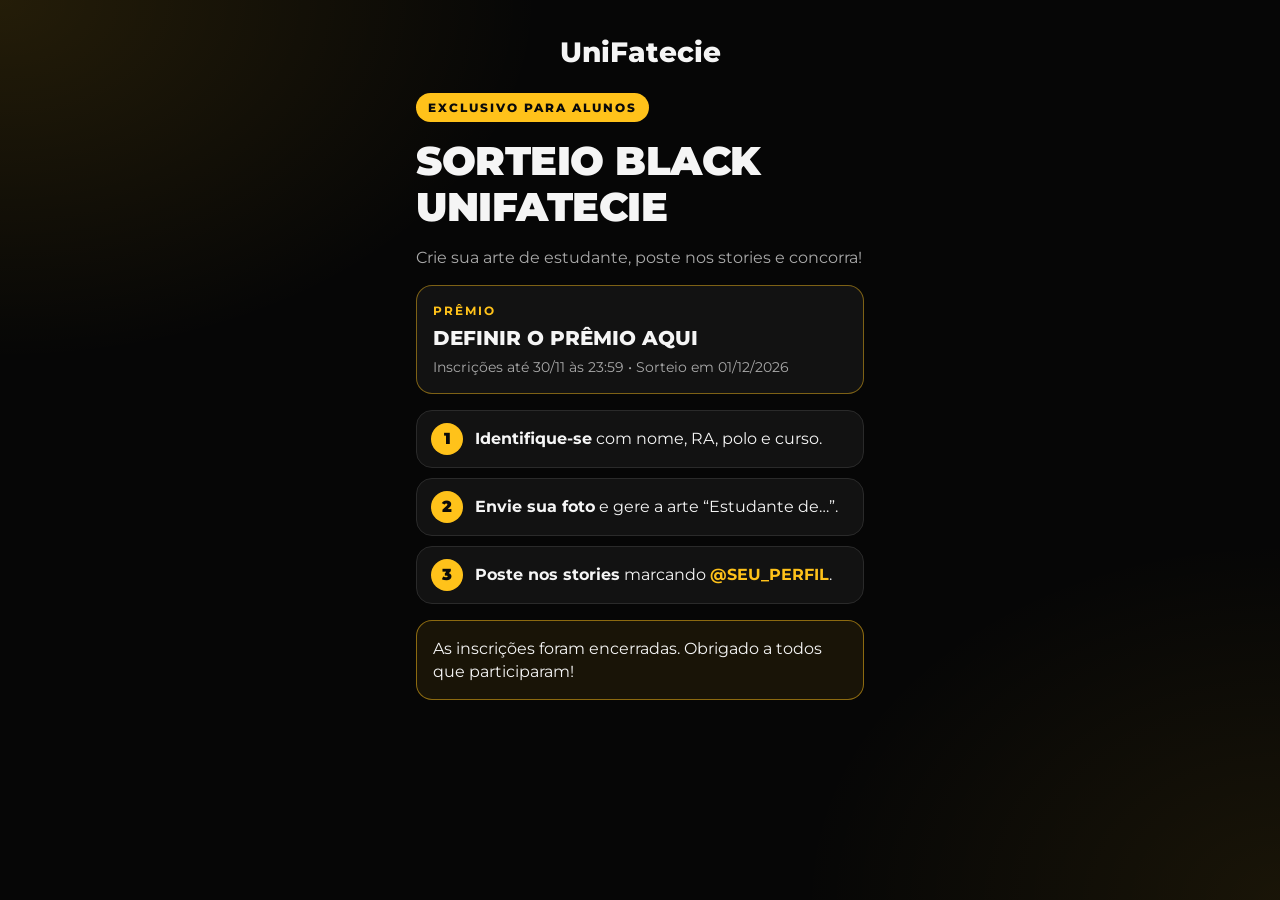
==== index.html @ cf5400cd "Site do Sorteio Black: inscrição, gerador de arte e painel de sorteio - Site do aluno (index.html): " ====
<!doctype html>
<html lang="pt-BR">
<head>
  <meta charset="utf-8">
  <meta name="viewport" content="width=device-width, initial-scale=1, viewport-fit=cover">
  <title>Sorteio Black UniFatecie</title>
  <meta name="description" content="Crie sua arte de estudante, poste nos stories e concorra no Sorteio Black UniFatecie.">
  <meta name="theme-color" content="#060606">
  <link rel="preconnect" href="https://fonts.googleapis.com">
  <link rel="preconnect" href="https://fonts.gstatic.com" crossorigin>
  <link href="https://fonts.googleapis.com/css2?family=Montserrat:wght@500;600;700;800;900&display=swap" rel="stylesheet">
  <link rel="stylesheet" href="css/style.css">
</head>
<body>
  <div id="aviso-app" class="aviso-app" hidden>
    Você abriu pelo navegador do Instagram. Se tiver dificuldade para salvar a arte, toque em
    <strong>⋯</strong> e escolha <strong>“Abrir no navegador”</strong>.
  </div>

  <main class="container">

    <!-- ===================== INÍCIO ===================== -->
    <section id="tela-inicio" class="tela ativa">
      <img class="logo-topo" src="assets/logo.png" alt="UniFatecie" onerror="this.replaceWith(Object.assign(document.createElement('p'),{className:'logo-texto',textContent:'UniFatecie'}))">
      <p class="selo">Exclusivo para alunos</p>
      <h1 id="titulo-campanha">Sorteio Black UniFatecie</h1>
      <p id="subtitulo-campanha" class="sub"></p>

      <div class="cartao premio">
        <span class="premio-rotulo">Prêmio</span>
        <strong id="premio"></strong>
        <span id="info-datas" class="premio-datas"></span>
      </div>

      <ol class="passos">
        <li><span>1</span><div><strong>Identifique-se</strong> com nome, RA, polo e curso.</div></li>
        <li><span>2</span><div><strong>Envie sua foto</strong> e gere a arte “Estudante de…”.</div></li>
        <li><span>3</span><div><strong>Poste nos stories</strong> marcando <b class="perfil"></b>.</div></li>
      </ol>

      <div id="bloco-cta">
        <button id="btn-participar" class="btn btn-primario">Quero participar</button>
        <button class="btn btn-link" data-abrir-regulamento>Ler o regulamento</button>
      </div>
      <div id="bloco-encerrado" class="cartao alerta" hidden>
        As inscrições foram encerradas. Obrigado a todos que participaram!
      </div>
    </section>

    <!-- ===================== DADOS ===================== -->
    <section id="tela-dados" class="tela">
      <button class="voltar" data-ir="tela-inicio">‹ Voltar</button>
      <p class="etapa">Etapa 1 de 2</p>
      <h2>Seus dados</h2>

      <form id="form-dados" novalidate>
        <label class="campo">
          <span>Nome completo</span>
          <input id="nome" name="nome" type="text" autocomplete="name" maxlength="120" required>
          <small class="erro" data-erro="nome"></small>
        </label>

        <label class="campo">
          <span>RA</span>
          <input id="ra" name="ra" type="text" inputmode="numeric" autocomplete="off" maxlength="20" required>
          <small class="erro" data-erro="ra"></small>
        </label>

        <fieldset class="campo">
          <legend>Polo</legend>
          <div id="opcoes-polo" class="opcoes"></div>
          <small class="erro" data-erro="polo"></small>
        </fieldset>

        <label class="campo">
          <span>Curso</span>
          <select id="curso" name="curso" required></select>
          <small class="erro" data-erro="curso"></small>
        </label>

        <label class="campo" id="campo-outro-curso" hidden>
          <span>Qual curso?</span>
          <input id="outro-curso" name="outroCurso" type="text" maxlength="80">
          <small class="erro" data-erro="outroCurso"></small>
        </label>

        <label class="campo">
          <span>Seu @ no Instagram</span>
          <div class="com-prefixo">
            <b>@</b>
            <input id="instagram" name="instagram" type="text" autocomplete="off" autocapitalize="none" spellcheck="false" maxlength="60" required>
          </div>
          <small class="dica">Usamos para conferir a sua postagem.</small>
          <small class="erro" data-erro="instagram"></small>
        </label>

        <label class="aceite">
          <input id="aceite" type="checkbox" required>
          <span>Li e aceito o <button type="button" class="link-inline" data-abrir-regulamento>regulamento</button> e autorizo o uso dos meus dados exclusivamente para este sorteio.</span>
        </label>
        <small class="erro" data-erro="aceite"></small>

        <button type="submit" class="btn btn-primario">Continuar</button>
      </form>
    </section>

    <!-- ===================== FOTO ===================== -->
    <section id="tela-foto" class="tela">
      <button class="voltar" data-ir="tela-dados">‹ Voltar</button>
      <p class="etapa">Etapa 2 de 2</p>
      <h2>Sua foto</h2>
      <p class="sub">Arraste para posicionar e use o controle (ou dois dedos) para dar zoom.</p>

      <div class="moldura-preview">
        <canvas id="canvas-arte" width="1080" height="1920" aria-label="Pré-visualização da arte"></canvas>
      </div>

      <input id="input-foto" type="file" accept="image/*" hidden>

      <div class="controles" id="controles-foto" hidden>
        <label class="zoom">
          <span aria-hidden="true">−</span>
          <input id="zoom" type="range" min="1" max="4" step="0.01" value="1" aria-label="Zoom da foto">
          <span aria-hidden="true">+</span>
        </label>
        <div class="linha-botoes">
          <button type="button" class="btn btn-secundario" id="btn-trocar">Trocar foto</button>
          <button type="button" class="btn btn-secundario" id="btn-girar">Girar</button>
        </div>
      </div>

      <button type="button" class="btn btn-secundario" id="btn-escolher">Escolher foto</button>
      <button type="button" class="btn btn-primario" id="btn-gerar" disabled>Gerar minha arte</button>
      <small class="erro centro" id="erro-foto"></small>
    </section>

    <!-- ===================== FINAL ===================== -->
    <section id="tela-final" class="tela">
      <div id="final-carregando" class="carregando">
        <div class="spinner"></div>
        <p>Registrando sua participação…</p>
      </div>

      <div id="final-erro" class="cartao alerta" hidden>
        <p id="final-erro-msg">Não foi possível registrar sua participação.</p>
        <button type="button" class="btn btn-primario" id="btn-tentar">Tentar novamente</button>
        <button type="button" class="btn btn-link" data-ir="tela-foto">Voltar</button>
      </div>

      <div id="final-ok" hidden>
        <h2 id="final-titulo">Pronto!</h2>
        <p id="final-msg" class="sub"></p>
        <div id="numero-sorte" class="numero-sorte" hidden>
          <span>Seu número da sorte</span>
          <strong id="numero"></strong>
        </div>
        <p id="aviso-demo" class="cartao alerta" hidden>
          Modo de teste: o site ainda não está ligado à planilha, então esta inscrição não foi salva.
        </p>

        <img id="img-final" class="img-final" alt="Sua arte para os stories">
        <small class="dica centro">Se os botões não funcionarem, pressione e segure a imagem para salvar.</small>

        <button type="button" class="btn btn-primario" id="btn-compartilhar" hidden>Compartilhar nos stories</button>
        <button type="button" class="btn btn-secundario" id="btn-baixar">Baixar imagem</button>

        <div class="cartao checklist">
          <h3>Agora falta pouco</h3>
          <ol>
            <li>Publique a arte nos seus <strong>stories</strong>.</li>
            <li>Adicione o sticker <strong>“@ MENÇÃO”</strong> e marque <b class="perfil"></b>.
              <button type="button" class="btn-copiar" id="btn-copiar">Copiar @</button></li>
            <li>Deixe o story no ar por <strong>24 horas</strong>.</li>
          </ol>
          <p class="pequeno">Sem a marcação do perfil, a participação não é válida.</p>
        </div>

        <button type="button" class="btn btn-link" data-ir="tela-foto">Editar a arte</button>
      </div>
    </section>
  </main>

  <dialog id="dlg-regulamento" class="dialogo">
    <h3>Regulamento</h3>
    <ol id="lista-regulamento"></ol>
    <form method="dialog"><button class="btn btn-primario">Entendi</button></form>
  </dialog>

  <script src="js/config.js"></script>
  <script src="js/arte.js"></script>
  <script src="js/app.js"></script>
</body>
</html>
---- css/style.css ----
:root {
  --fundo: #060606;
  --cartao: #121212;
  --cartao-2: #1b1b1b;
  --borda: #2a2a2a;
  --texto: #f5f5f5;
  --texto-2: #a9a9a9;
  --destaque: #ffc21a;
  --destaque-2: #ffd75e;
  --erro: #ff6b6b;
  --raio: 16px;
}

* { box-sizing: border-box; }

html, body { margin: 0; }

html { background: var(--fundo); }

body {
  background:
    radial-gradient(900px 600px at 0% 0%, rgba(255, 194, 26, 0.12), transparent 60%),
    radial-gradient(800px 600px at 100% 100%, rgba(255, 194, 26, 0.08), transparent 60%),
    var(--fundo);
  color: var(--texto);
  font-family: Montserrat, 'Segoe UI', Arial, sans-serif;
  font-size: 16px;
  line-height: 1.45;
  min-height: 100vh;
  -webkit-font-smoothing: antialiased;
}

.container {
  max-width: 480px;
  margin: 0 auto;
  padding: 24px 16px calc(40px + env(safe-area-inset-bottom));
}

.tela { display: none; flex-direction: column; gap: 16px; }
.tela.ativa { display: flex; animation: entrar 0.25s ease-out; }
@keyframes entrar { from { opacity: 0; transform: translateY(8px); } to { opacity: 1; transform: none; } }

[hidden] { display: none !important; }

h1, h2, h3 { margin: 0; line-height: 1.15; }
h1 { font-size: clamp(30px, 8.5vw, 40px); font-weight: 900; text-transform: uppercase; letter-spacing: -0.5px; }
h2 { font-size: 28px; font-weight: 800; }
h3 { font-size: 18px; font-weight: 800; }
p { margin: 0; }

.sub { color: var(--texto-2); }
.centro { text-align: center; }
.pequeno { font-size: 13px; color: var(--texto-2); }

.logo-topo { max-width: 200px; max-height: 70px; object-fit: contain; align-self: center; margin: 8px 0 4px; }
.logo-texto { align-self: center; font-weight: 800; font-size: 28px; margin: 8px 0 4px; }

.selo {
  align-self: flex-start;
  background: var(--destaque);
  color: #0a0a0a;
  font-weight: 800;
  font-size: 12px;
  letter-spacing: 2px;
  text-transform: uppercase;
  padding: 6px 12px;
  border-radius: 999px;
}

.cartao {
  background: var(--cartao);
  border: 1px solid var(--borda);
  border-radius: var(--raio);
  padding: 16px;
}

.premio { display: flex; flex-direction: column; gap: 4px; border-color: rgba(255, 194, 26, 0.45); }
.premio-rotulo { font-size: 12px; font-weight: 700; letter-spacing: 2px; text-transform: uppercase; color: var(--destaque); }
.premio strong { font-size: 20px; font-weight: 800; }
.premio-datas { font-size: 14px; color: var(--texto-2); }

.alerta { border-color: rgba(255, 194, 26, 0.5); background: rgba(255, 194, 26, 0.08); display: flex; flex-direction: column; gap: 12px; }

.passos { list-style: none; margin: 0; padding: 0; display: flex; flex-direction: column; gap: 10px; }
.passos li { display: flex; gap: 12px; align-items: center; background: var(--cartao); border: 1px solid var(--borda); border-radius: var(--raio); padding: 12px 14px; }
.passos span {
  flex: none; width: 32px; height: 32px; border-radius: 50%;
  display: grid; place-items: center;
  background: var(--destaque); color: #0a0a0a; font-weight: 900;
}
.perfil { color: var(--destaque); font-weight: 700; overflow-wrap: anywhere; }

/* Botões */
.btn {
  appearance: none; border: 0; cursor: pointer;
  font: inherit; font-weight: 800; font-size: 16px;
  width: 100%; min-height: 54px; padding: 14px 18px;
  border-radius: 14px;
  transition: transform 0.08s ease, opacity 0.2s ease, background 0.2s ease;
}
.btn:active { transform: scale(0.98); }
.btn:disabled { opacity: 0.4; cursor: not-allowed; }
.btn-primario { background: linear-gradient(135deg, var(--destaque-2), var(--destaque)); color: #0a0a0a; box-shadow: 0 8px 24px rgba(255, 194, 26, 0.25); }
.btn-secundario { background: var(--cartao-2); color: var(--texto); border: 1px solid var(--borda); }
.btn-link { background: none; color: var(--texto-2); min-height: 44px; font-weight: 600; text-decoration: underline; text-underline-offset: 3px; }
#bloco-cta { display: flex; flex-direction: column; gap: 4px; margin-top: 4px; }

.voltar {
  align-self: flex-start; background: none; border: 0; color: var(--texto-2);
  font: inherit; font-weight: 600; padding: 4px 0; cursor: pointer;
}
.etapa { color: var(--destaque); font-weight: 700; font-size: 13px; letter-spacing: 1.5px; text-transform: uppercase; margin-bottom: -10px; }

/* Formulário */
form { display: flex; flex-direction: column; gap: 16px; }
.campo { display: flex; flex-direction: column; gap: 6px; border: 0; margin: 0; padding: 0; min-width: 0; }
.campo > span, .campo legend { font-weight: 700; font-size: 14px; padding: 0; }
input[type="text"], select {
  width: 100%; min-height: 52px;
  background: var(--cartao); color: var(--texto);
  border: 1px solid var(--borda); border-radius: 12px;
  padding: 12px 14px; font: inherit; font-size: 16px;
  outline: none;
}
select { appearance: none; background-image: linear-gradient(45deg, transparent 50%, var(--texto-2) 50%), linear-gradient(135deg, var(--texto-2) 50%, transparent 50%); background-position: calc(100% - 20px) 50%, calc(100% - 14px) 50%; background-size: 6px 6px; background-repeat: no-repeat; padding-right: 40px; }
input[type="text"]:focus, select:focus { border-color: var(--destaque); box-shadow: 0 0 0 3px rgba(255, 194, 26, 0.2); }
.com-prefixo { display: flex; align-items: stretch; }
.com-prefixo b { display: grid; place-items: center; padding: 0 14px; background: var(--cartao-2); border: 1px solid var(--borda); border-right: 0; border-radius: 12px 0 0 12px; color: var(--destaque); }
.com-prefixo input { border-radius: 0 12px 12px 0 !important; }
.dica { color: var(--texto-2); font-size: 13px; }
.erro { color: var(--erro); font-size: 13px; font-weight: 600; min-height: 0; }
.erro:empty { display: none; }

.opcoes { display: grid; grid-template-columns: 1fr 1fr; gap: 10px; }
.opcao { position: relative; }
.opcao input { position: absolute; opacity: 0; pointer-events: none; }
.opcao span {
  display: flex; align-items: center; justify-content: center; text-align: center;
  min-height: 56px; padding: 10px; border-radius: 12px;
  background: var(--cartao); border: 1px solid var(--borda);
  font-weight: 700; font-size: 14px; cursor: pointer;
}
.opcao input:checked + span { border-color: var(--destaque); background: rgba(255, 194, 26, 0.12); color: var(--destaque-2); }
.opcao input:focus-visible + span { box-shadow: 0 0 0 3px rgba(255, 194, 26, 0.3); }

.aceite { display: flex; gap: 12px; align-items: flex-start; font-size: 14px; color: var(--texto-2); cursor: pointer; }
.aceite input { width: 22px; height: 22px; margin: 0; flex: none; accent-color: var(--destaque); }
.link-inline { background: none; border: 0; padding: 0; font: inherit; color: var(--destaque); text-decoration: underline; cursor: pointer; }

/* Editor da foto */
.moldura-preview {
  align-self: center;
  width: min(100%, calc(62vh * 9 / 16));
  aspect-ratio: 9 / 16;
  border-radius: 18px;
  overflow: hidden;
  border: 1px solid var(--borda);
  box-shadow: 0 20px 60px rgba(0, 0, 0, 0.6);
  background: #111;
}
#canvas-arte { display: block; width: 100%; height: 100%; touch-action: none; cursor: grab; }
#canvas-arte:active { cursor: grabbing; }

.controles { display: flex; flex-direction: column; gap: 12px; }
.zoom { display: flex; align-items: center; gap: 12px; font-weight: 800; color: var(--texto-2); font-size: 20px; }
.zoom input { flex: 1; accent-color: var(--destaque); height: 28px; }
.linha-botoes { display: grid; grid-template-columns: 1fr 1fr; gap: 10px; }

/* Final */
.carregando { display: flex; flex-direction: column; align-items: center; gap: 16px; padding: 80px 0; color: var(--texto-2); }
.spinner { width: 44px; height: 44px; border-radius: 50%; border: 4px solid var(--borda); border-top-color: var(--destaque); animation: girar 0.8s linear infinite; }
@keyframes girar { to { transform: rotate(360deg); } }

#final-ok { display: flex; flex-direction: column; gap: 14px; }
.numero-sorte {
  display: flex; flex-direction: column; align-items: center; gap: 2px;
  padding: 14px; border-radius: var(--raio);
  background: linear-gradient(135deg, rgba(255, 215, 94, 0.18), rgba(255, 194, 26, 0.06));
  border: 1px solid rgba(255, 194, 26, 0.5);
}
.numero-sorte span { font-size: 12px; font-weight: 700; letter-spacing: 2px; text-transform: uppercase; color: var(--destaque); }
.numero-sorte strong { font-size: 44px; font-weight: 900; letter-spacing: 4px; }
.img-final {
  align-self: center;
  width: min(100%, calc(60vh * 9 / 16));
  border-radius: 18px;
  border: 1px solid var(--borda);
  box-shadow: 0 20px 60px rgba(0, 0, 0, 0.6);
  -webkit-touch-callout: default;
}
.checklist ol { margin: 10px 0 8px; padding-left: 20px; display: flex; flex-direction: column; gap: 8px; }
.btn-copiar {
  margin-left: 6px; background: var(--cartao-2); color: var(--texto); border: 1px solid var(--borda);
  border-radius: 999px; padding: 3px 10px; font: inherit; font-size: 12px; font-weight: 700; cursor: pointer;
}

/* Aviso de navegador do Instagram */
.aviso-app {
  background: var(--destaque); color: #0a0a0a;
  font-size: 13px; padding: 10px 16px; text-align: center;
}

/* Diálogo */
.dialogo {
  background: var(--cartao); color: var(--texto);
  border: 1px solid var(--borda); border-radius: var(--raio);
  width: min(440px, calc(100vw - 32px)); max-height: 85vh; padding: 20px;
}
.dialogo::backdrop { background: rgba(0, 0, 0, 0.7); }
.dialogo ol { padding-left: 20px; color: var(--texto-2); display: flex; flex-direction: column; gap: 8px; font-size: 14px; }
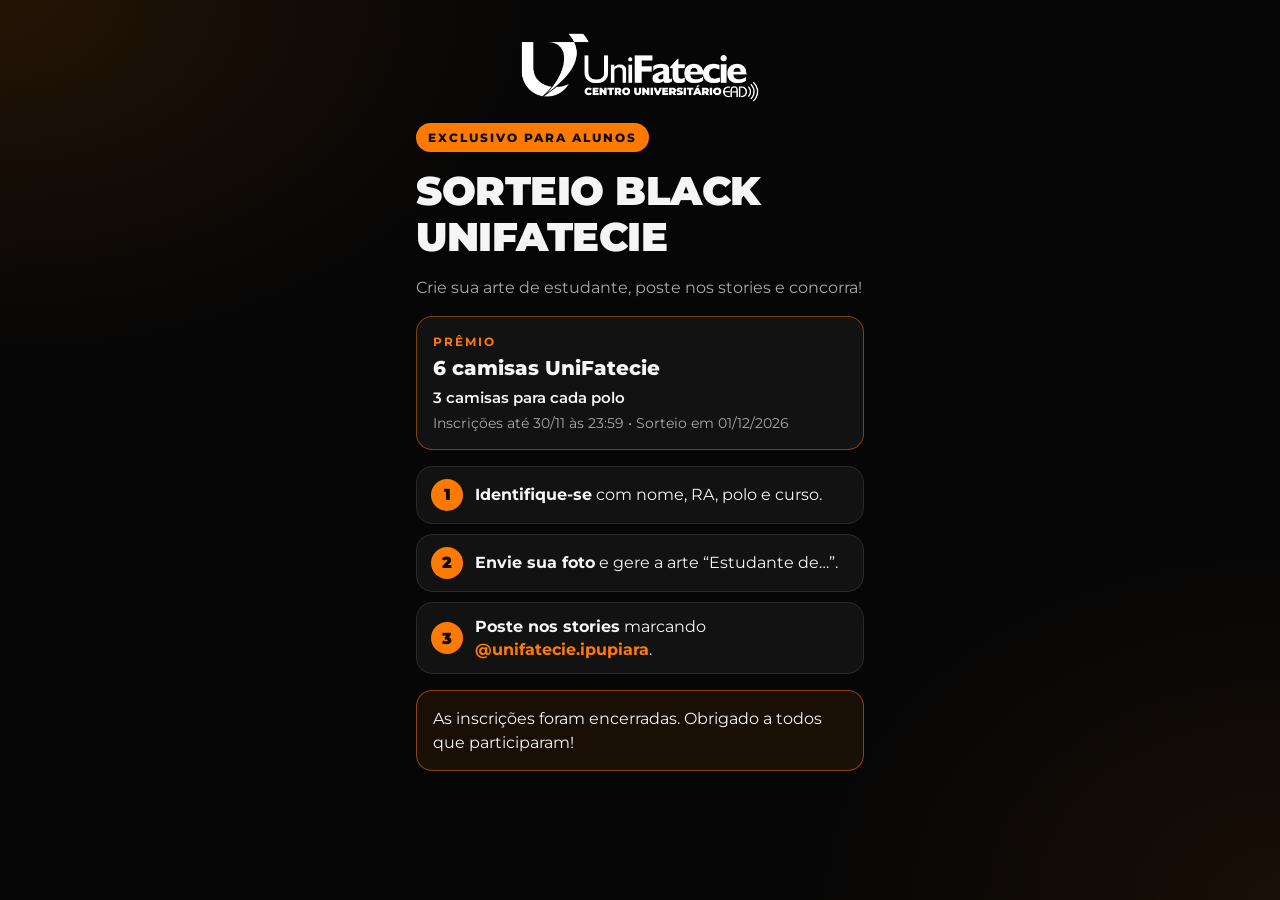
==== commit cf0ceadf: "Configura dados reais: logo, @, polos, prêmio e cor laranja - Logo oficial UniFatecie (branco) em as" ====
--- a/index.html
+++ b/index.html
@@ -27,8 +27,10 @@
       <p id="subtitulo-campanha" class="sub"></p>
 
       <div class="cartao premio">
+        <img id="img-premio" class="img-premio" alt="Prêmio do sorteio" hidden>
         <span class="premio-rotulo">Prêmio</span>
         <strong id="premio"></strong>
+        <span id="premio-detalhe" class="premio-detalhe"></span>
         <span id="info-datas" class="premio-datas"></span>
       </div>
 
--- a/css/style.css
+++ b/css/style.css
@@ -5,8 +5,8 @@
   --borda: #2a2a2a;
   --texto: #f5f5f5;
   --texto-2: #a9a9a9;
-  --destaque: #ffc21a;
-  --destaque-2: #ffd75e;
+  --destaque: #ff7a00;
+  --destaque-2: #ffa040;
   --erro: #ff6b6b;
   --raio: 16px;
 }
@@ -19,8 +19,8 @@
 
 body {
   background:
-    radial-gradient(900px 600px at 0% 0%, rgba(255, 194, 26, 0.12), transparent 60%),
-    radial-gradient(800px 600px at 100% 100%, rgba(255, 194, 26, 0.08), transparent 60%),
+    radial-gradient(900px 600px at 0% 0%, rgba(255, 122, 0, 0.12), transparent 60%),
+    radial-gradient(800px 600px at 100% 100%, rgba(255, 122, 0, 0.08), transparent 60%),
     var(--fundo);
   color: var(--texto);
   font-family: Montserrat, 'Segoe UI', Arial, sans-serif;
@@ -52,7 +52,7 @@
 .centro { text-align: center; }
 .pequeno { font-size: 13px; color: var(--texto-2); }
 
-.logo-topo { max-width: 200px; max-height: 70px; object-fit: contain; align-self: center; margin: 8px 0 4px; }
+.logo-topo { max-width: 240px; max-height: 72px; object-fit: contain; align-self: center; margin: 8px 0 4px; }
 .logo-texto { align-self: center; font-weight: 800; font-size: 28px; margin: 8px 0 4px; }
 
 .selo {
@@ -74,12 +74,14 @@
   padding: 16px;
 }
 
-.premio { display: flex; flex-direction: column; gap: 4px; border-color: rgba(255, 194, 26, 0.45); }
+.premio { display: flex; flex-direction: column; gap: 4px; border-color: rgba(255, 122, 0, 0.45); }
 .premio-rotulo { font-size: 12px; font-weight: 700; letter-spacing: 2px; text-transform: uppercase; color: var(--destaque); }
 .premio strong { font-size: 20px; font-weight: 800; }
 .premio-datas { font-size: 14px; color: var(--texto-2); }
-
-.alerta { border-color: rgba(255, 194, 26, 0.5); background: rgba(255, 194, 26, 0.08); display: flex; flex-direction: column; gap: 12px; }
+.premio-detalhe { font-size: 15px; font-weight: 600; }
+.img-premio { width: 100%; border-radius: 12px; margin-bottom: 6px; object-fit: cover; max-height: 320px; background: var(--cartao-2); }
+
+.alerta { border-color: rgba(255, 122, 0, 0.5); background: rgba(255, 122, 0, 0.08); display: flex; flex-direction: column; gap: 12px; }
 
 .passos { list-style: none; margin: 0; padding: 0; display: flex; flex-direction: column; gap: 10px; }
 .passos li { display: flex; gap: 12px; align-items: center; background: var(--cartao); border: 1px solid var(--borda); border-radius: var(--raio); padding: 12px 14px; }
@@ -100,7 +102,7 @@
 }
 .btn:active { transform: scale(0.98); }
 .btn:disabled { opacity: 0.4; cursor: not-allowed; }
-.btn-primario { background: linear-gradient(135deg, var(--destaque-2), var(--destaque)); color: #0a0a0a; box-shadow: 0 8px 24px rgba(255, 194, 26, 0.25); }
+.btn-primario { background: linear-gradient(135deg, var(--destaque-2), var(--destaque)); color: #0a0a0a; box-shadow: 0 8px 24px rgba(255, 122, 0, 0.25); }
 .btn-secundario { background: var(--cartao-2); color: var(--texto); border: 1px solid var(--borda); }
 .btn-link { background: none; color: var(--texto-2); min-height: 44px; font-weight: 600; text-decoration: underline; text-underline-offset: 3px; }
 #bloco-cta { display: flex; flex-direction: column; gap: 4px; margin-top: 4px; }
@@ -123,7 +125,7 @@
   outline: none;
 }
 select { appearance: none; background-image: linear-gradient(45deg, transparent 50%, var(--texto-2) 50%), linear-gradient(135deg, var(--texto-2) 50%, transparent 50%); background-position: calc(100% - 20px) 50%, calc(100% - 14px) 50%; background-size: 6px 6px; background-repeat: no-repeat; padding-right: 40px; }
-input[type="text"]:focus, select:focus { border-color: var(--destaque); box-shadow: 0 0 0 3px rgba(255, 194, 26, 0.2); }
+input[type="text"]:focus, select:focus { border-color: var(--destaque); box-shadow: 0 0 0 3px rgba(255, 122, 0, 0.2); }
 .com-prefixo { display: flex; align-items: stretch; }
 .com-prefixo b { display: grid; place-items: center; padding: 0 14px; background: var(--cartao-2); border: 1px solid var(--borda); border-right: 0; border-radius: 12px 0 0 12px; color: var(--destaque); }
 .com-prefixo input { border-radius: 0 12px 12px 0 !important; }
@@ -140,8 +142,8 @@
   background: var(--cartao); border: 1px solid var(--borda);
   font-weight: 700; font-size: 14px; cursor: pointer;
 }
-.opcao input:checked + span { border-color: var(--destaque); background: rgba(255, 194, 26, 0.12); color: var(--destaque-2); }
-.opcao input:focus-visible + span { box-shadow: 0 0 0 3px rgba(255, 194, 26, 0.3); }
+.opcao input:checked + span { border-color: var(--destaque); background: rgba(255, 122, 0, 0.12); color: var(--destaque-2); }
+.opcao input:focus-visible + span { box-shadow: 0 0 0 3px rgba(255, 122, 0, 0.3); }
 
 .aceite { display: flex; gap: 12px; align-items: flex-start; font-size: 14px; color: var(--texto-2); cursor: pointer; }
 .aceite input { width: 22px; height: 22px; margin: 0; flex: none; accent-color: var(--destaque); }
@@ -175,8 +177,8 @@
 .numero-sorte {
   display: flex; flex-direction: column; align-items: center; gap: 2px;
   padding: 14px; border-radius: var(--raio);
-  background: linear-gradient(135deg, rgba(255, 215, 94, 0.18), rgba(255, 194, 26, 0.06));
-  border: 1px solid rgba(255, 194, 26, 0.5);
+  background: linear-gradient(135deg, rgba(255, 160, 64, 0.18), rgba(255, 122, 0, 0.06));
+  border: 1px solid rgba(255, 122, 0, 0.5);
 }
 .numero-sorte span { font-size: 12px; font-weight: 700; letter-spacing: 2px; text-transform: uppercase; color: var(--destaque); }
 .numero-sorte strong { font-size: 44px; font-weight: 900; letter-spacing: 4px; }
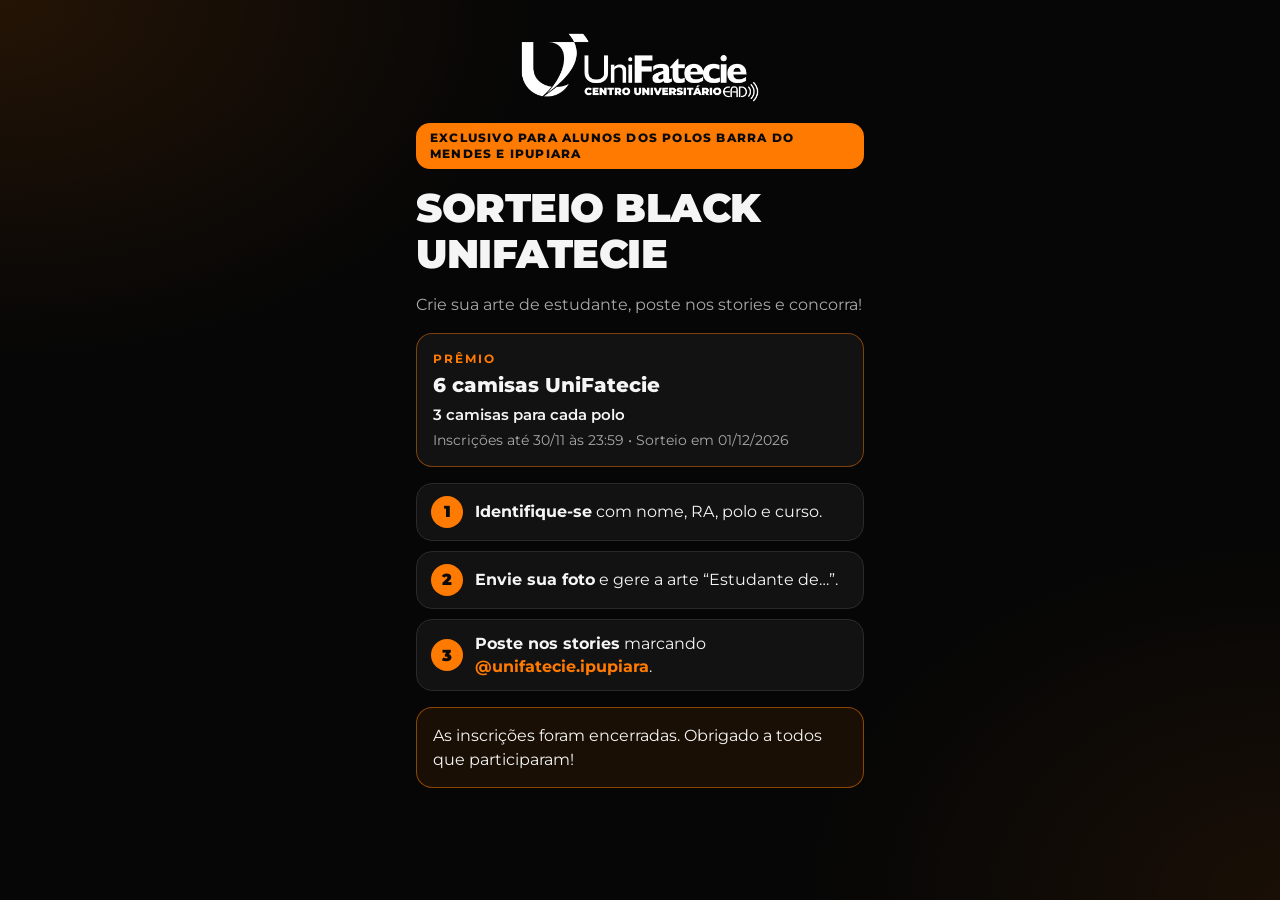
==== commit 1a77c5fa: "Selo da tela inicial: exclusivo para alunos dos polos Barra do Mendes e Ipupiara O texto do selo ago" ====
--- a/index.html
+++ b/index.html
@@ -22,7 +22,7 @@
     <!-- ===================== INÍCIO ===================== -->
     <section id="tela-inicio" class="tela ativa">
       <img class="logo-topo" src="assets/logo.png" alt="UniFatecie" onerror="this.replaceWith(Object.assign(document.createElement('p'),{className:'logo-texto',textContent:'UniFatecie'}))">
-      <p class="selo">Exclusivo para alunos</p>
+      <p class="selo" id="selo">Exclusivo para alunos dos polos Barra do Mendes e Ipupiara</p>
       <h1 id="titulo-campanha">Sorteio Black UniFatecie</h1>
       <p id="subtitulo-campanha" class="sub"></p>
 
--- a/css/style.css
+++ b/css/style.css
@@ -57,14 +57,16 @@
 
 .selo {
   align-self: flex-start;
+  max-width: 100%;
   background: var(--destaque);
   color: #0a0a0a;
   font-weight: 800;
   font-size: 12px;
-  letter-spacing: 2px;
+  line-height: 1.35;
+  letter-spacing: 1.2px;
   text-transform: uppercase;
-  padding: 6px 12px;
-  border-radius: 999px;
+  padding: 7px 14px;
+  border-radius: 14px;
 }
 
 .cartao {
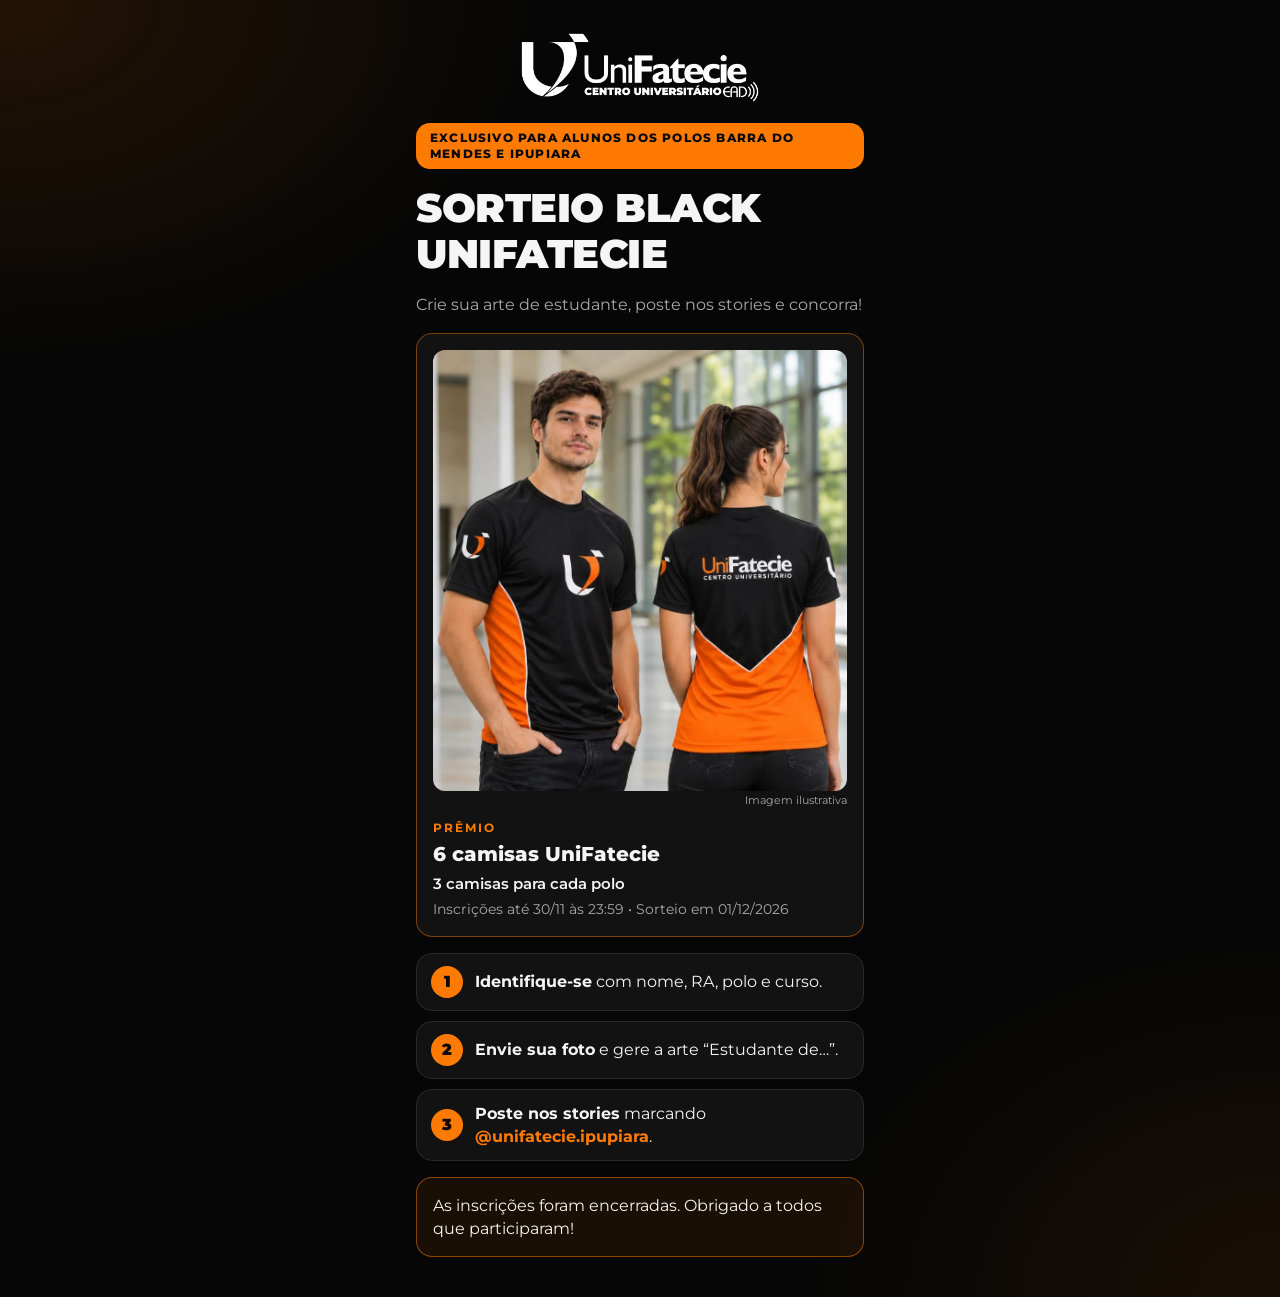
==== commit 70279ae5: "Foto das camisas na tela inicial e RA com 6 números - assets/premio.jpg: imagem ilustrativa das cami" ====
--- a/index.html
+++ b/index.html
@@ -27,7 +27,8 @@
       <p id="subtitulo-campanha" class="sub"></p>
 
       <div class="cartao premio">
-        <img id="img-premio" class="img-premio" alt="Prêmio do sorteio" hidden>
+        <img id="img-premio" class="img-premio" alt="Camisas UniFatecie, prêmio do sorteio" hidden>
+        <small id="legenda-premio" class="legenda-premio" hidden></small>
         <span class="premio-rotulo">Prêmio</span>
         <strong id="premio"></strong>
         <span id="premio-detalhe" class="premio-detalhe"></span>
@@ -64,7 +65,7 @@
 
         <label class="campo">
           <span>RA</span>
-          <input id="ra" name="ra" type="text" inputmode="numeric" autocomplete="off" maxlength="20" required>
+          <input id="ra" name="ra" type="text" inputmode="numeric" autocomplete="off" maxlength="10" placeholder="6 números" required>
           <small class="erro" data-erro="ra"></small>
         </label>
 
@@ -152,9 +153,10 @@
       <div id="final-ok" hidden>
         <h2 id="final-titulo">Pronto!</h2>
         <p id="final-msg" class="sub"></p>
-        <div id="numero-sorte" class="numero-sorte" hidden>
-          <span>Seu número da sorte</span>
+        <div id="numero-sorte" class="numero-sorte">
+          <span>Você concorre com o seu RA</span>
           <strong id="numero"></strong>
+          <small>Fique de olho no sorteio: o RA sorteado aparece na tela.</small>
         </div>
         <p id="aviso-demo" class="cartao alerta" hidden>
           Modo de teste: o site ainda não está ligado à planilha, então esta inscrição não foi salva.
--- a/css/style.css
+++ b/css/style.css
@@ -81,7 +81,8 @@
 .premio strong { font-size: 20px; font-weight: 800; }
 .premio-datas { font-size: 14px; color: var(--texto-2); }
 .premio-detalhe { font-size: 15px; font-weight: 600; }
-.img-premio { width: 100%; border-radius: 12px; margin-bottom: 6px; object-fit: cover; max-height: 320px; background: var(--cartao-2); }
+.img-premio { display: block; width: 100%; height: auto; border-radius: 12px; background: var(--cartao-2); }
+.legenda-premio { font-size: 11px; color: var(--texto-2); text-align: right; margin: -2px 0 6px; }
 
 .alerta { border-color: rgba(255, 122, 0, 0.5); background: rgba(255, 122, 0, 0.08); display: flex; flex-direction: column; gap: 12px; }
 
@@ -127,6 +128,7 @@
   outline: none;
 }
 select { appearance: none; background-image: linear-gradient(45deg, transparent 50%, var(--texto-2) 50%), linear-gradient(135deg, var(--texto-2) 50%, transparent 50%); background-position: calc(100% - 20px) 50%, calc(100% - 14px) 50%; background-size: 6px 6px; background-repeat: no-repeat; padding-right: 40px; }
+input::placeholder { color: #6b6b6b; }
 input[type="text"]:focus, select:focus { border-color: var(--destaque); box-shadow: 0 0 0 3px rgba(255, 122, 0, 0.2); }
 .com-prefixo { display: flex; align-items: stretch; }
 .com-prefixo b { display: grid; place-items: center; padding: 0 14px; background: var(--cartao-2); border: 1px solid var(--borda); border-right: 0; border-radius: 12px 0 0 12px; color: var(--destaque); }
@@ -183,7 +185,8 @@
   border: 1px solid rgba(255, 122, 0, 0.5);
 }
 .numero-sorte span { font-size: 12px; font-weight: 700; letter-spacing: 2px; text-transform: uppercase; color: var(--destaque); }
-.numero-sorte strong { font-size: 44px; font-weight: 900; letter-spacing: 4px; }
+.numero-sorte strong { font-size: clamp(28px, 9vw, 44px); font-weight: 900; letter-spacing: 3px; overflow-wrap: anywhere; text-align: center; line-height: 1.1; margin: 4px 0; }
+.numero-sorte small { font-size: 13px; color: var(--texto-2); text-align: center; }
 .img-final {
   align-self: center;
   width: min(100%, calc(60vh * 9 / 16));
